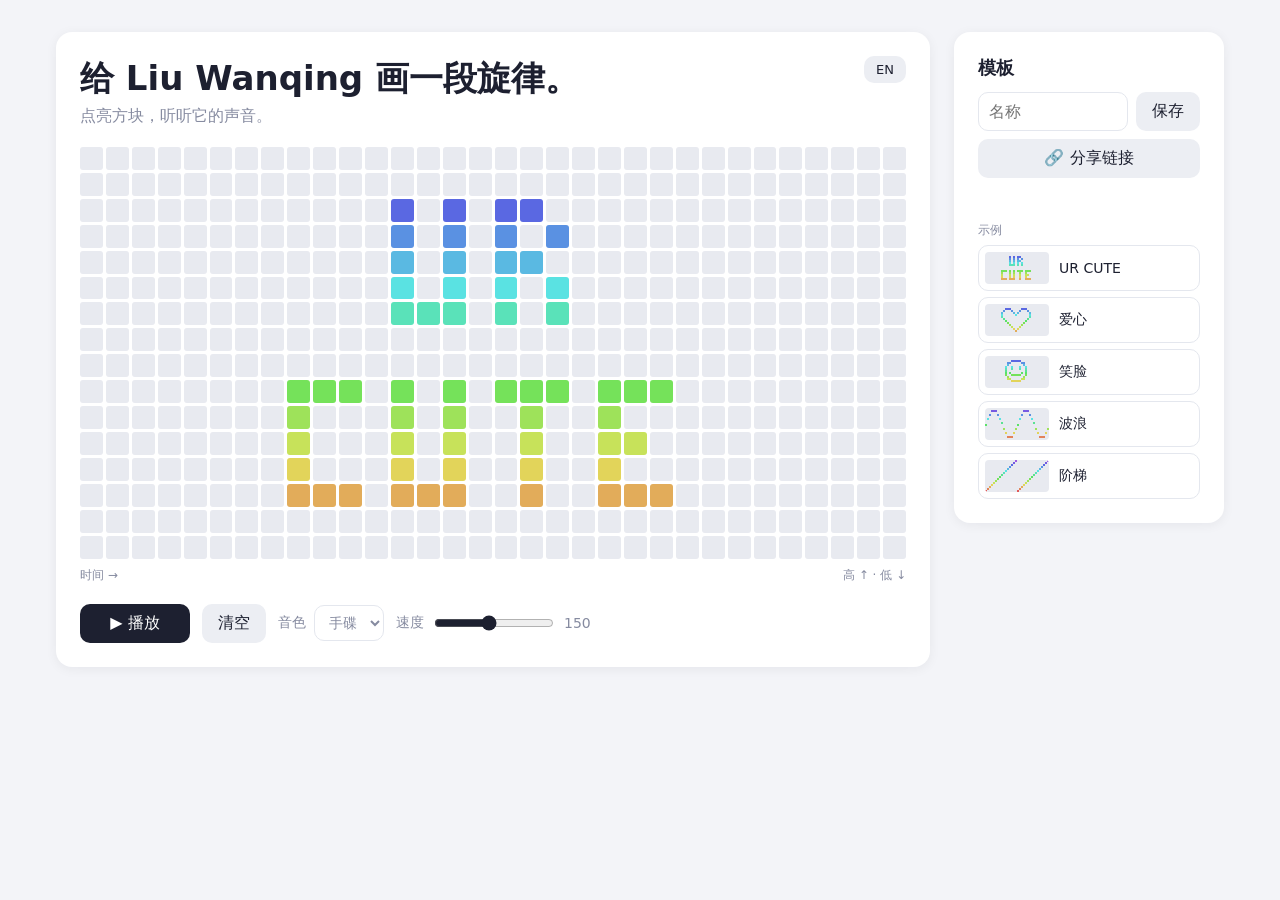
==== index.html @ d7e15a47 "Dedicate the page to Liu Wanqing Co-Authored-By: Claude Opus 5.5 <noreply@anthropic.com>" ====
<!doctype html>
<html lang="zh-CN">
<head>
  <meta charset="utf-8">
  <meta name="viewport" content="width=device-width, initial-scale=1">
  <title>给 Liu Wanqing 的旋律</title>
  <link rel="stylesheet" href="style.css">
</head>
<body>
  <main class="app">
    <section class="board">
      <div class="head">
        <h1 data-i18n="h1">给 Liu Wanqing 画一段旋律。</h1>
        <button id="lang" class="lang">EN</button>
      </div>
      <p class="sub" data-i18n="sub">点亮方块，听听它的声音。</p>
      <div id="grid" class="grid"></div>
      <div class="axis"><span data-i18n="time">时间 →</span><span data-i18n="pitch">高 ↑ · 低 ↓</span></div>
      <div class="controls">
        <button id="play" class="primary">▶ 播放</button>
        <button id="clear" data-i18n="clear">清空</button>
        <label><span data-i18n="sound">音色</span>
          <select id="sound">
            <option value="handpan" data-i18n="handpan">手碟</option>
            <option value="xylo" data-i18n="xylo">木琴</option>
          </select>
        </label>
        <label class="tempo"><span data-i18n="tempo">速度</span>
          <input id="tempo" type="range" min="60" max="260" value="150">
          <span id="bpm">150</span>
        </label>
      </div>
    </section>

    <aside class="side">
      <h2 data-i18n="templates">模板</h2>
      <div class="save">
        <input id="name" data-i18n-ph="namePh" placeholder="名称" maxlength="30">
        <button id="save" data-i18n="save">保存</button>
      </div>
      <button id="share" class="wide" data-i18n="share">🔗 分享链接</button>
      <p id="note" class="note" data-i18n="sharedNote" hidden>这里的模板是共享的：打开这个页面的人都能看到。</p>
      <p id="msg" class="msg"></p>
      <ul id="list" class="list"></ul>
    </aside>
  </main>
  <script src="app.js"></script>
</body>
</html>
---- style.css ----
/* слева сетка-холст, справа колонка шаблонов; на телефоне всё в одну колонку */
:root {
  --bg: #f3f4f8;
  --card: #ffffff;
  --fg: #1d2030;
  --muted: #868ba0;
  --border: #e4e7ee;
  --tile: #e8eaf0;
  --tile-head: #d2d7e3;
  --btn: #eceef3;
  --btn-hover: #dfe2ea;
  --primary: #1d2030;
  --primary-fg: #ffffff;
  --ok: #2a8a4a;
  --danger: #d33a3a;
  --danger-bg: #fdeaea;
  --shadow: 0 2px 12px rgba(20, 24, 40, .06);
  --font: system-ui, -apple-system, "PingFang SC", "Microsoft YaHei", "Segoe UI", sans-serif;
}
@media (prefers-color-scheme: dark) {
  :root:not([data-theme="light"]) {
    --bg: #12141b; --card: #1b1e28; --fg: #e9ebf2; --muted: #8a90a5; --border: #2a2e3a;
    --tile: #262a36; --tile-head: #363b4b; --btn: #272b37; --btn-hover: #323747;
    --primary: #e9ebf2; --primary-fg: #12141b; --ok: #5cc77f; --danger: #ff6b6b; --danger-bg: #3a1f22;
    --shadow: none; color-scheme: dark;
  }
}
:root[data-theme="dark"] {
  --bg: #12141b; --card: #1b1e28; --fg: #e9ebf2; --muted: #8a90a5; --border: #2a2e3a;
  --tile: #262a36; --tile-head: #363b4b; --btn: #272b37; --btn-hover: #323747;
  --primary: #e9ebf2; --primary-fg: #12141b; --ok: #5cc77f; --danger: #ff6b6b; --danger-bg: #3a1f22;
  --shadow: none; color-scheme: dark;
}

* { box-sizing: border-box; }
[hidden] { display: none !important; }

body {
  margin: 0;
  font-family: var(--font);
  background: var(--bg);
  color: var(--fg);
}

.app {
  display: grid;
  grid-template-columns: minmax(0, 1fr) 270px;
  align-items: start;
  gap: 24px;
  max-width: 1200px;
  margin: 0 auto;
  padding-block: 32px;
  padding-left: max(16px, env(safe-area-inset-left, 0px));
  padding-right: max(16px, env(safe-area-inset-right, 0px));
}

.board, .side {
  min-width: 0;
  background: var(--card);
  border-radius: 16px;
  padding: 24px;
  box-shadow: var(--shadow);
}

.head { display: flex; align-items: flex-start; justify-content: space-between; gap: 12px; }
h1 { font-size: 34px; font-weight: 600; margin: 0 0 4px; text-wrap: balance; }
.sub { margin: 0 0 20px; color: var(--muted); }

/* --- сетка --- */
.grid {
  display: grid;
  grid-template-columns: repeat(32, 1fr);
  gap: 3px;
  touch-action: none;
  user-select: none;
}
.cell {
  aspect-ratio: 1;
  max-width: 100%;
  border-radius: 3px;
  background: var(--tile);
  cursor: pointer;
  transition: transform .1s, filter .1s;
}
.cell.on { background: var(--c); }
.cell.head:not(.on) { background: var(--tile-head); }
.cell.on.head { transform: scale(1.3); filter: brightness(1.15); }

.axis {
  display: flex;
  justify-content: space-between;
  margin-top: 8px;
  font-size: 12px;
  color: var(--muted);
}

/* --- кнопки --- */
.controls { display: flex; flex-wrap: wrap; align-items: center; gap: 12px; margin-top: 20px; }
button, select, input { font: inherit; color: inherit; }
button {
  border: 0;
  border-radius: 10px;
  padding: 9px 16px;
  background: var(--btn);
  cursor: pointer;
}
button:hover { background: var(--btn-hover); }
button:focus-visible, select:focus-visible, input:focus-visible { outline: 2px solid var(--fg); outline-offset: 2px; }
button.primary { background: var(--primary); color: var(--primary-fg); min-width: 110px; }
button.primary:hover { background: var(--primary); filter: brightness(1.2); }
button.lang { padding: 6px 12px; font-size: 13px; }
select, .side input {
  border: 1px solid var(--border);
  border-radius: 10px;
  padding: 8px 10px;
  background: var(--card);
}
label { display: flex; align-items: center; gap: 8px; font-size: 14px; color: var(--muted); }
.tempo input { width: 120px; accent-color: var(--fg); }

/* --- шаблоны --- */
.side h2 { margin: 0 0 12px; font-size: 18px; }
.save { display: flex; gap: 8px; }
.save input { flex: 1; min-width: 0; }
.wide { width: 100%; margin-top: 8px; }
.note { margin: 10px 0 0; font-size: 13px; color: var(--muted); }
.msg { min-height: 18px; margin: 8px 0; font-size: 13px; color: var(--ok); }
.list { list-style: none; margin: 0; padding: 0; display: flex; flex-direction: column; gap: 6px; }
.list .title { margin: 10px 0 0; font-size: 12px; color: var(--muted); letter-spacing: .04em; }
.item {
  display: flex;
  align-items: center;
  gap: 10px;
  padding: 6px;
  border: 1px solid var(--border);
  border-radius: 10px;
  cursor: pointer;
}
.item:hover { background: var(--bg); }
.item canvas {
  width: 64px;
  height: 32px;
  flex-shrink: 0;
  border-radius: 4px;
  background: var(--tile);
  image-rendering: pixelated;
}
.item span { flex: 1; min-width: 0; overflow: hidden; text-overflow: ellipsis; white-space: nowrap; font-size: 14px; }
.item .del { padding: 4px 9px; background: transparent; color: var(--muted); }
.item .del:hover { background: var(--danger-bg); color: var(--danger); }

@media (max-width: 820px) {
  .app { grid-template-columns: minmax(0, 1fr); padding-block: 16px; gap: 16px; }
  .board, .side { padding: 14px; }
  .grid { gap: 1px; }
  h1 { font-size: 26px; }
}
@media (prefers-reduced-motion: reduce) {
  .cell { transition: none; }
  .cell.on.head { transform: none; }
}
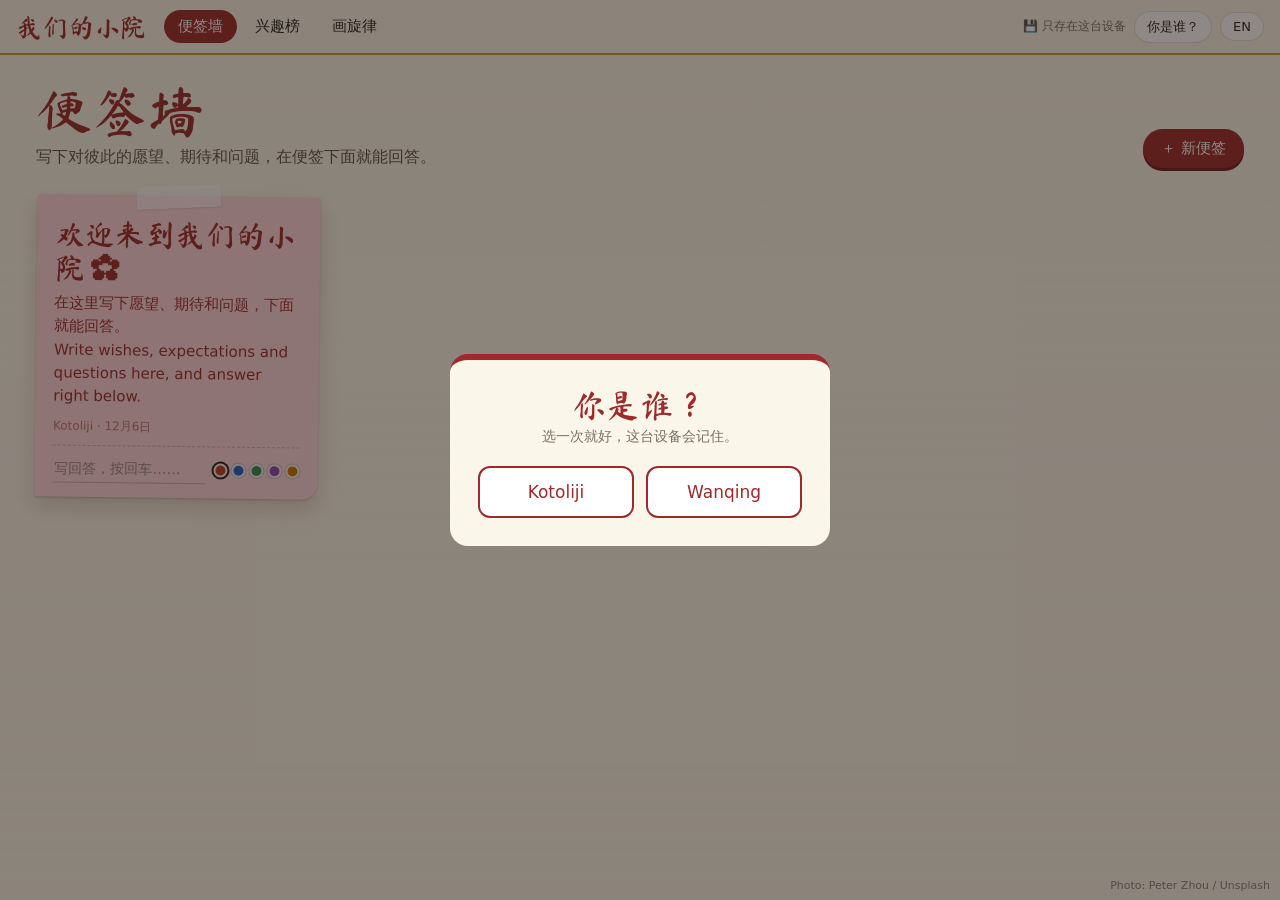
==== commit 48443d2c: "Shared nav, who-am-I picker, storage layer and notes wall Paint page moves to paint.html; index.html" ====
--- a/index.html
+++ b/index.html
@@ -3,47 +3,45 @@
 <head>
   <meta charset="utf-8">
   <meta name="viewport" content="width=device-width, initial-scale=1">
-  <title>给 Liu Wanqing 的旋律</title>
-  <link rel="stylesheet" href="style.css">
+  <title>便签墙 · 我们的小院</title>
+  <link rel="preconnect" href="https://fonts.googleapis.com">
+  <link rel="stylesheet" href="https://fonts.googleapis.com/css2?family=Ma+Shan+Zheng&display=swap">
+  <link rel="stylesheet" href="common.css">
+  <link rel="stylesheet" href="notes.css">
 </head>
-<body>
-  <main class="app">
-    <section class="board">
-      <div class="head">
-        <h1 data-i18n="h1">给 Liu Wanqing 画一段旋律。</h1>
-        <button id="lang" class="lang">EN</button>
+<body data-page="notes" class="palace">
+  <main class="wall">
+    <header class="wall-head">
+      <div>
+        <h1 data-i18n="wallTitle">便签墙</h1>
+        <p data-i18n="wallSub"></p>
       </div>
-      <p class="sub" data-i18n="sub">点亮方块，听听它的声音。</p>
-      <div id="grid" class="grid"></div>
-      <div class="axis"><span data-i18n="time">时间 →</span><span data-i18n="pitch">高 ↑ · 低 ↓</span></div>
-      <div class="controls">
-        <button id="play" class="primary">▶ 播放</button>
-        <button id="clear" data-i18n="clear">清空</button>
-        <label><span data-i18n="sound">音色</span>
-          <select id="sound">
-            <option value="handpan" data-i18n="handpan">手碟</option>
-            <option value="xylo" data-i18n="xylo">木琴</option>
-          </select>
-        </label>
-        <label class="tempo"><span data-i18n="tempo">速度</span>
-          <input id="tempo" type="range" min="60" max="260" value="150">
-          <span id="bpm">150</span>
-        </label>
+      <button id="add" class="btn-red" data-i18n="newNote">＋ 新便签</button>
+    </header>
+    <div id="notes" class="notes"></div>
+    <p id="empty" class="empty" data-i18n="emptyWall" hidden></p>
+  </main>
+
+  <div id="editor" class="modal" hidden>
+    <form id="form" class="sheet">
+      <h2 id="editHead"></h2>
+      <div id="pv" class="note preview">
+        <input id="fTitle" class="n-title" data-i18n-ph="titlePh" maxlength="60" autocomplete="off">
+        <textarea id="fBody" class="n-body" data-i18n-ph="bodyPh" rows="5" maxlength="1000"></textarea>
       </div>
-    </section>
+      <div class="row"><span data-i18n="noteColor"></span><div id="noteColors" class="swatches"></div></div>
+      <div class="row"><span data-i18n="textColor"></span><div id="textColors" class="swatches"></div></div>
+      <div class="actions">
+        <button type="button" id="cancel" class="btn-soft" data-i18n="cancel"></button>
+        <button type="submit" class="btn-red" data-i18n="save"></button>
+      </div>
+    </form>
+  </div>
 
-    <aside class="side">
-      <h2 data-i18n="templates">模板</h2>
-      <div class="save">
-        <input id="name" data-i18n-ph="namePh" placeholder="名称" maxlength="30">
-        <button id="save" data-i18n="save">保存</button>
-      </div>
-      <button id="share" class="wide" data-i18n="share">🔗 分享链接</button>
-      <p id="note" class="note" data-i18n="sharedNote" hidden>这里的模板是共享的：打开这个页面的人都能看到。</p>
-      <p id="msg" class="msg"></p>
-      <ul id="list" class="list"></ul>
-    </aside>
-  </main>
-  <script src="app.js"></script>
+  <a class="credit" href="https://unsplash.com/photos/red-and-white-temple-under-blue-sky-during-daytime-Uk19VsygF9Y" target="_blank" rel="noopener">Photo: Peter Zhou / Unsplash</a>
+
+  <script src="config.js"></script>
+  <script src="common.js"></script>
+  <script src="notes.js"></script>
 </body>
 </html>
--- a/common.css
+++ b/common.css
@@ -0,0 +1,104 @@
+/* общий «дворцовый» стиль: красный лак, золото, рисовая бумага */
+:root {
+  --ink: #2b2320;
+  --paper: #fbf6ea;
+  --palace: #9e2a2b;
+  --gold: #c9a227;
+  --line: rgba(43, 35, 32, .14);
+  --title-font: "Ma Shan Zheng", "STKaiti", "KaiTi", "Kaiti SC", serif;
+  --body-font: system-ui, -apple-system, "PingFang SC", "Microsoft YaHei", "Segoe UI", sans-serif;
+}
+
+[hidden] { display: none !important; }
+
+.topnav {
+  position: sticky;
+  top: 0;
+  z-index: 50;
+  display: flex;
+  flex-wrap: wrap;
+  align-items: center;
+  gap: 10px 18px;
+  padding-block: 10px;
+  padding-left: max(16px, env(safe-area-inset-left, 0px));
+  padding-right: max(16px, env(safe-area-inset-right, 0px));
+  background: rgba(251, 246, 234, .88);
+  backdrop-filter: blur(10px);
+  border-bottom: 2px solid var(--gold);
+  font-family: var(--body-font);
+  color: var(--ink);
+}
+.topnav .brand {
+  font-family: var(--title-font);
+  font-size: 26px;
+  color: var(--palace);
+  text-decoration: none;
+  line-height: 1;
+}
+.topnav .links { display: flex; flex-wrap: wrap; gap: 4px; flex: 1; }
+.topnav .links a {
+  padding: 7px 14px;
+  border-radius: 999px;
+  color: var(--ink);
+  text-decoration: none;
+  font-size: 15px;
+}
+.topnav .links a:hover { background: rgba(158, 42, 43, .08); }
+.topnav .links a.active { background: var(--palace); color: #fff; }
+.topnav .tools { display: flex; align-items: center; gap: 8px; }
+.topnav .sync { font-size: 12px; color: #7a6f66; }
+.topnav button {
+  font: inherit;
+  font-size: 13px;
+  min-width: 0;
+  padding: 6px 12px;
+  border: 1px solid var(--line);
+  border-radius: 999px;
+  background: #fff;
+  color: var(--ink);
+  cursor: pointer;
+}
+.topnav button:hover { background: #fff; border-color: var(--palace); }
+
+/* «кто ты?» */
+.who-modal {
+  position: fixed;
+  inset: 0;
+  z-index: 100;
+  display: grid;
+  place-items: center;
+  padding: 16px;
+  background: rgba(30, 20, 15, .5);
+  font-family: var(--body-font);
+}
+.who-card {
+  width: min(380px, 100%);
+  padding: 28px;
+  border-radius: 18px;
+  background: var(--paper);
+  color: var(--ink);
+  text-align: center;
+  border-top: 6px solid var(--palace);
+}
+.who-card h2 { margin: 0 0 6px; font-family: var(--title-font); font-weight: 400; font-size: 34px; color: var(--palace); }
+.who-card p { margin: 0 0 20px; color: #7a6f66; font-size: 14px; }
+.who-btns { display: flex; gap: 12px; justify-content: center; }
+.who-btns button {
+  flex: 1;
+  padding: 14px 10px;
+  border: 2px solid var(--palace);
+  border-radius: 12px;
+  background: #fff;
+  color: var(--palace);
+  font: inherit;
+  font-size: 17px;
+  cursor: pointer;
+}
+.who-btns button:hover, .who-btns button.on { background: var(--palace); color: #fff; }
+
+@media (max-width: 560px) {
+  .topnav .brand { font-size: 22px; }
+  .topnav .links { order: 3; flex-basis: 100%; }
+  .topnav .tools { margin-left: auto; }
+  .topnav .sync { display: none; }
+}
--- a/notes.css
+++ b/notes.css
@@ -0,0 +1,237 @@
+/* фон: фото дворца под полупрозрачной «рисовой бумагой», сверху сетка листочков */
+* { box-sizing: border-box; }
+
+body.palace {
+  margin: 0;
+  min-height: 100vh;
+  font-family: var(--body-font);
+  color: var(--ink);
+  background: var(--paper);
+}
+body.palace::before {
+  content: "";
+  position: fixed;
+  inset: 0;
+  z-index: -2;
+  background: url("https://images.unsplash.com/photo-1590301729964-23833732ee04?auto=format&fit=crop&w=1920&q=70") center / cover;
+}
+body.palace::after {
+  content: "";
+  position: fixed;
+  inset: 0;
+  z-index: -1;
+  background: linear-gradient(rgba(251, 246, 234, .78), rgba(251, 246, 234, .6));
+}
+
+button { font: inherit; cursor: pointer; }
+.btn-red {
+  padding: 10px 18px;
+  border: 0;
+  border-radius: 999px;
+  background: var(--palace);
+  color: #fff;
+  font-size: 15px;
+  box-shadow: 0 3px 0 #6e1c1d;
+}
+.btn-red:hover { filter: brightness(1.08); }
+.btn-red:active { transform: translateY(2px); box-shadow: 0 1px 0 #6e1c1d; }
+.btn-soft { padding: 10px 18px; border: 1px solid var(--line); border-radius: 999px; background: #fff; color: var(--ink); }
+button:focus-visible, input:focus-visible, textarea:focus-visible { outline: 2px solid var(--palace); outline-offset: 2px; }
+
+.wall {
+  max-width: 1240px;
+  margin: 0 auto;
+  padding-block: 28px 60px;
+  padding-left: max(16px, env(safe-area-inset-left, 0px));
+  padding-right: max(16px, env(safe-area-inset-right, 0px));
+}
+.wall-head {
+  display: flex;
+  flex-wrap: wrap;
+  align-items: flex-end;
+  justify-content: space-between;
+  gap: 16px;
+  margin-bottom: 28px;
+}
+.wall-head h1 {
+  margin: 0;
+  font-family: var(--title-font);
+  font-weight: 400;
+  font-size: 56px;
+  line-height: 1;
+  color: var(--palace);
+  text-wrap: balance;
+}
+.wall-head p { margin: 8px 0 0; max-width: 60ch; color: #5d524b; }
+.empty { text-align: center; color: #5d524b; padding: 40px 0; }
+
+/* --- листочки --- */
+.notes {
+  display: grid;
+  grid-template-columns: repeat(auto-fill, minmax(260px, 1fr));
+  gap: 26px;
+  align-items: start;
+}
+.note {
+  --nc: #fff3a8;
+  --tc: #2b2320;
+  position: relative;
+  min-width: 0;
+  padding: 22px 18px 14px;
+  border-radius: 3px 3px 16px 3px;
+  background: var(--nc);
+  color: var(--tc);
+  box-shadow: 0 10px 22px rgba(60, 30, 20, .18), 0 1px 2px rgba(60, 30, 20, .2);
+  transform: rotate(var(--tilt, 0deg));
+  transition: transform .2s;
+}
+.note::before { /* кусочек скотча */
+  content: "";
+  position: absolute;
+  top: -10px;
+  left: 50%;
+  width: 84px;
+  height: 22px;
+  translate: -50% 0;
+  rotate: -3deg;
+  background: rgba(255, 255, 255, .55);
+  box-shadow: 0 1px 2px rgba(0, 0, 0, .1);
+}
+.notes .note:hover { transform: rotate(0deg) translateY(-3px); z-index: 2; }
+
+.n-title {
+  margin: 0 0 6px;
+  font-family: var(--title-font);
+  font-weight: 400;
+  font-size: 30px;
+  line-height: 1.15;
+  overflow-wrap: anywhere;
+}
+.n-body {
+  margin: 0 0 10px;
+  font-size: 15px;
+  line-height: 1.55;
+  white-space: pre-wrap;
+  overflow-wrap: anywhere;
+}
+.n-meta { font-size: 12px; opacity: .6; }
+
+.n-tools { position: absolute; top: 6px; right: 6px; display: flex; gap: 2px; opacity: 0; transition: opacity .15s; }
+.note:hover .n-tools, .note:focus-within .n-tools { opacity: 1; }
+.n-tools button, .a-del {
+  padding: 2px 7px;
+  border: 0;
+  border-radius: 6px;
+  background: transparent;
+  color: inherit;
+  opacity: .55;
+}
+.n-tools button:hover, .a-del:hover { opacity: 1; background: rgba(0, 0, 0, .08); }
+
+.answers {
+  list-style: none;
+  margin: 12px 0 0;
+  padding: 10px 0 0;
+  border-top: 1px dashed rgba(0, 0, 0, .2);
+  display: flex;
+  flex-direction: column;
+  gap: 6px;
+  font-size: 14px;
+  line-height: 1.45;
+}
+.answers li { overflow-wrap: anywhere; }
+.answers .a-del { font-size: 11px; opacity: 0; }
+.answers li:hover .a-del { opacity: .55; }
+
+.reply {
+  display: flex;
+  align-items: center;
+  gap: 8px;
+  margin-top: 10px;
+  padding-top: 8px;
+  border-top: 1px dashed rgba(0, 0, 0, .2);
+}
+.reply input {
+  flex: 1;
+  min-width: 0;
+  padding: 6px 2px;
+  border: 0;
+  border-bottom: 1px solid rgba(0, 0, 0, .2);
+  background: transparent;
+  font: inherit;
+  font-size: 14px;
+}
+.reply input::placeholder { color: rgba(0, 0, 0, .4); }
+.dots { display: flex; gap: 4px; }
+.dot {
+  width: 14px;
+  height: 14px;
+  padding: 0;
+  border: 2px solid rgba(255, 255, 255, .9);
+  border-radius: 50%;
+  box-shadow: 0 0 0 1px rgba(0, 0, 0, .15);
+}
+.dot.on { box-shadow: 0 0 0 2px var(--ink); }
+
+/* --- окно создания листочка --- */
+.modal {
+  position: fixed;
+  inset: 0;
+  z-index: 80;
+  display: grid;
+  place-items: center;
+  padding: 16px;
+  overflow-y: auto;
+  background: rgba(30, 20, 15, .5);
+}
+.sheet {
+  width: min(460px, 100%);
+  padding: 24px;
+  border-radius: 18px;
+  background: var(--paper);
+  display: flex;
+  flex-direction: column;
+  gap: 16px;
+}
+.sheet h2 { margin: 0; font-family: var(--title-font); font-weight: 400; font-size: 30px; color: var(--palace); }
+.preview { transform: none; }
+.preview input, .preview textarea {
+  display: block;
+  width: 100%;
+  padding: 0;
+  border: 0;
+  background: transparent;
+  color: inherit;
+  resize: vertical;
+}
+.preview input::placeholder, .preview textarea::placeholder { color: inherit; opacity: .4; }
+.row { display: flex; flex-wrap: wrap; align-items: center; justify-content: space-between; gap: 10px; font-size: 14px; color: #5d524b; }
+.swatches { display: flex; flex-wrap: wrap; gap: 8px; }
+.swatch {
+  width: 30px;
+  height: 30px;
+  padding: 0;
+  border: 2px solid #fff;
+  border-radius: 50%;
+  box-shadow: 0 0 0 1px var(--line);
+}
+.swatch.on { box-shadow: 0 0 0 3px var(--palace); }
+.actions { display: flex; justify-content: flex-end; gap: 10px; }
+
+.credit {
+  position: fixed;
+  right: max(10px, env(safe-area-inset-right, 0px));
+  bottom: max(8px, env(safe-area-inset-bottom, 0px));
+  font-size: 11px;
+  color: rgba(43, 35, 32, .55);
+  text-decoration: none;
+}
+
+@media (max-width: 560px) {
+  .wall-head h1 { font-size: 44px; }
+  .notes { grid-template-columns: minmax(0, 1fr); }
+  .n-tools { opacity: 1; }
+}
+@media (prefers-reduced-motion: reduce) {
+  .note, .n-tools { transition: none; }
+}
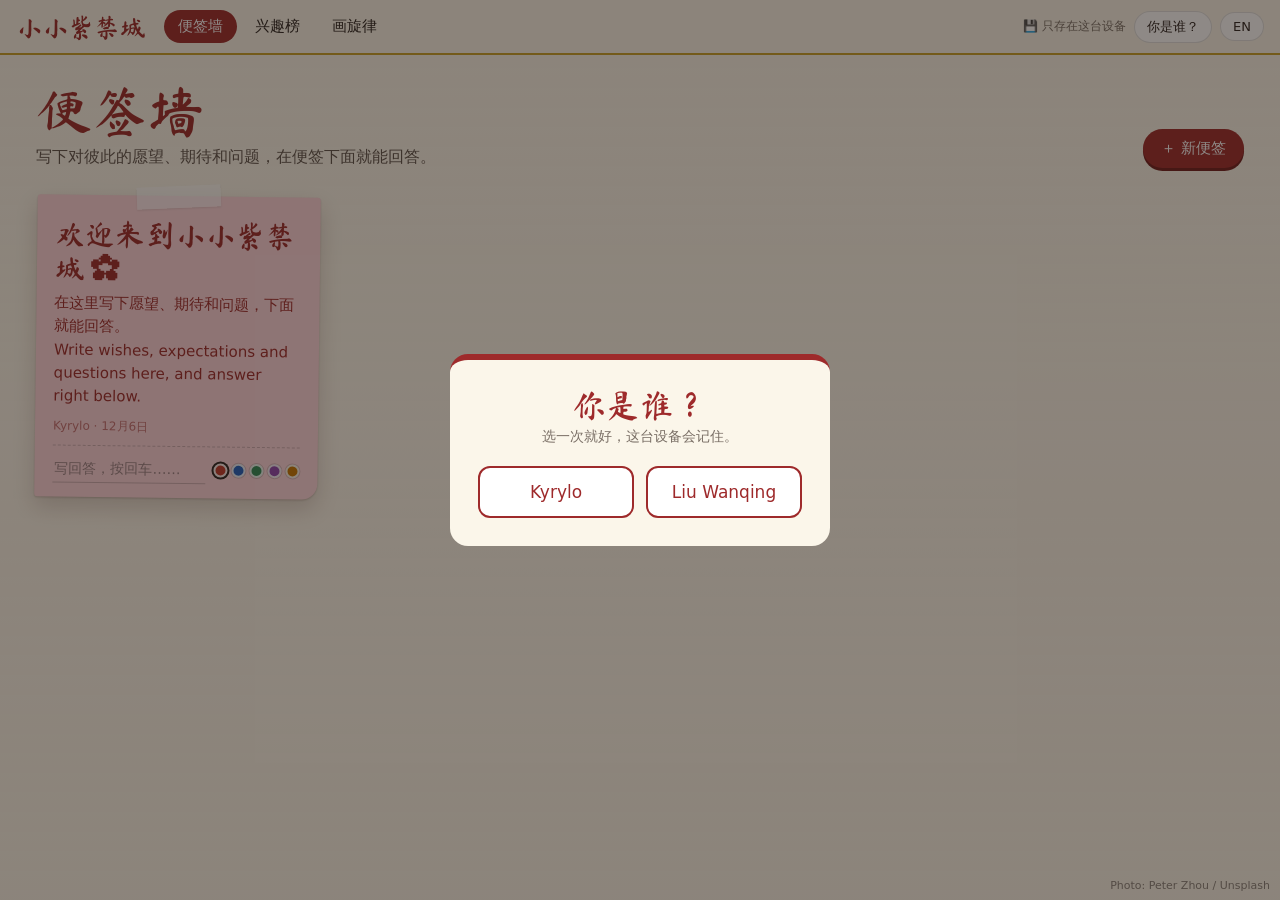
==== commit a6b8777d: "Rename site to 小小紫禁城 / Our Little Palace Co-Authored-By: Claude Opus 5.5 <noreply@anthropic.com>" ====
--- a/index.html
+++ b/index.html
@@ -3,7 +3,7 @@
 <head>
   <meta charset="utf-8">
   <meta name="viewport" content="width=device-width, initial-scale=1">
-  <title>便签墙 · 我们的小院</title>
+  <title>便签墙 · 小小紫禁城</title>
   <link rel="preconnect" href="https://fonts.googleapis.com">
   <link rel="stylesheet" href="https://fonts.googleapis.com/css2?family=Ma+Shan+Zheng&display=swap">
   <link rel="stylesheet" href="common.css">
--- a/common.css
+++ b/common.css
@@ -102,3 +102,63 @@
   .topnav .tools { margin-left: auto; }
   .topnav .sync { display: none; }
 }
+
+/* --- фон «дворец», кнопки, окна: для страниц с body.palace --- */
+* { box-sizing: border-box; }
+
+body.palace {
+  margin: 0;
+  min-height: 100vh;
+  font-family: var(--body-font);
+  color: var(--ink);
+  background: var(--paper);
+}
+body.palace::before {
+  content: "";
+  position: fixed;
+  inset: 0;
+  z-index: -2;
+  background: url("https://images.unsplash.com/photo-1590301729964-23833732ee04?auto=format&fit=crop&w=1920&q=70") center / cover;
+}
+body.palace::after {
+  content: "";
+  position: fixed;
+  inset: 0;
+  z-index: -1;
+  background: linear-gradient(rgba(251, 246, 234, .78), rgba(251, 246, 234, .6));
+}
+
+button { font: inherit; cursor: pointer; }
+.btn-red {
+  padding: 10px 18px;
+  border: 0;
+  border-radius: 999px;
+  background: var(--palace);
+  color: #fff;
+  font-size: 15px;
+  box-shadow: 0 3px 0 #6e1c1d;
+}
+.btn-red:hover { filter: brightness(1.08); }
+.btn-red:active { transform: translateY(2px); box-shadow: 0 1px 0 #6e1c1d; }
+.btn-soft { padding: 10px 18px; border: 1px solid var(--line); border-radius: 999px; background: #fff; color: var(--ink); }
+button:focus-visible, input:focus-visible, textarea:focus-visible { outline: 2px solid var(--palace); outline-offset: 2px; }
+
+.modal {
+  position: fixed;
+  inset: 0;
+  z-index: 80;
+  display: grid;
+  place-items: center;
+  padding: 16px;
+  overflow-y: auto;
+  background: rgba(30, 20, 15, .5);
+}
+.credit {
+  position: fixed;
+  right: max(10px, env(safe-area-inset-right, 0px));
+  bottom: max(8px, env(safe-area-inset-bottom, 0px));
+  font-size: 11px;
+  color: rgba(43, 35, 32, .55);
+  text-decoration: none;
+}
+
--- a/notes.css
+++ b/notes.css
@@ -1,43 +1,4 @@
-/* фон: фото дворца под полупрозрачной «рисовой бумагой», сверху сетка листочков */
-* { box-sizing: border-box; }
-
-body.palace {
-  margin: 0;
-  min-height: 100vh;
-  font-family: var(--body-font);
-  color: var(--ink);
-  background: var(--paper);
-}
-body.palace::before {
-  content: "";
-  position: fixed;
-  inset: 0;
-  z-index: -2;
-  background: url("https://images.unsplash.com/photo-1590301729964-23833732ee04?auto=format&fit=crop&w=1920&q=70") center / cover;
-}
-body.palace::after {
-  content: "";
-  position: fixed;
-  inset: 0;
-  z-index: -1;
-  background: linear-gradient(rgba(251, 246, 234, .78), rgba(251, 246, 234, .6));
-}
-
-button { font: inherit; cursor: pointer; }
-.btn-red {
-  padding: 10px 18px;
-  border: 0;
-  border-radius: 999px;
-  background: var(--palace);
-  color: #fff;
-  font-size: 15px;
-  box-shadow: 0 3px 0 #6e1c1d;
-}
-.btn-red:hover { filter: brightness(1.08); }
-.btn-red:active { transform: translateY(2px); box-shadow: 0 1px 0 #6e1c1d; }
-.btn-soft { padding: 10px 18px; border: 1px solid var(--line); border-radius: 999px; background: #fff; color: var(--ink); }
-button:focus-visible, input:focus-visible, textarea:focus-visible { outline: 2px solid var(--palace); outline-offset: 2px; }
-
+/* стена: сетка листочков поверх фото дворца (фон и кнопки — в common.css) */
 .wall {
   max-width: 1240px;
   margin: 0 auto;
@@ -174,16 +135,6 @@
 .dot.on { box-shadow: 0 0 0 2px var(--ink); }
 
 /* --- окно создания листочка --- */
-.modal {
-  position: fixed;
-  inset: 0;
-  z-index: 80;
-  display: grid;
-  place-items: center;
-  padding: 16px;
-  overflow-y: auto;
-  background: rgba(30, 20, 15, .5);
-}
 .sheet {
   width: min(460px, 100%);
   padding: 24px;
@@ -218,15 +169,6 @@
 .swatch.on { box-shadow: 0 0 0 3px var(--palace); }
 .actions { display: flex; justify-content: flex-end; gap: 10px; }
 
-.credit {
-  position: fixed;
-  right: max(10px, env(safe-area-inset-right, 0px));
-  bottom: max(8px, env(safe-area-inset-bottom, 0px));
-  font-size: 11px;
-  color: rgba(43, 35, 32, .55);
-  text-decoration: none;
-}
-
 @media (max-width: 560px) {
   .wall-head h1 { font-size: 44px; }
   .notes { grid-template-columns: minmax(0, 1fr); }
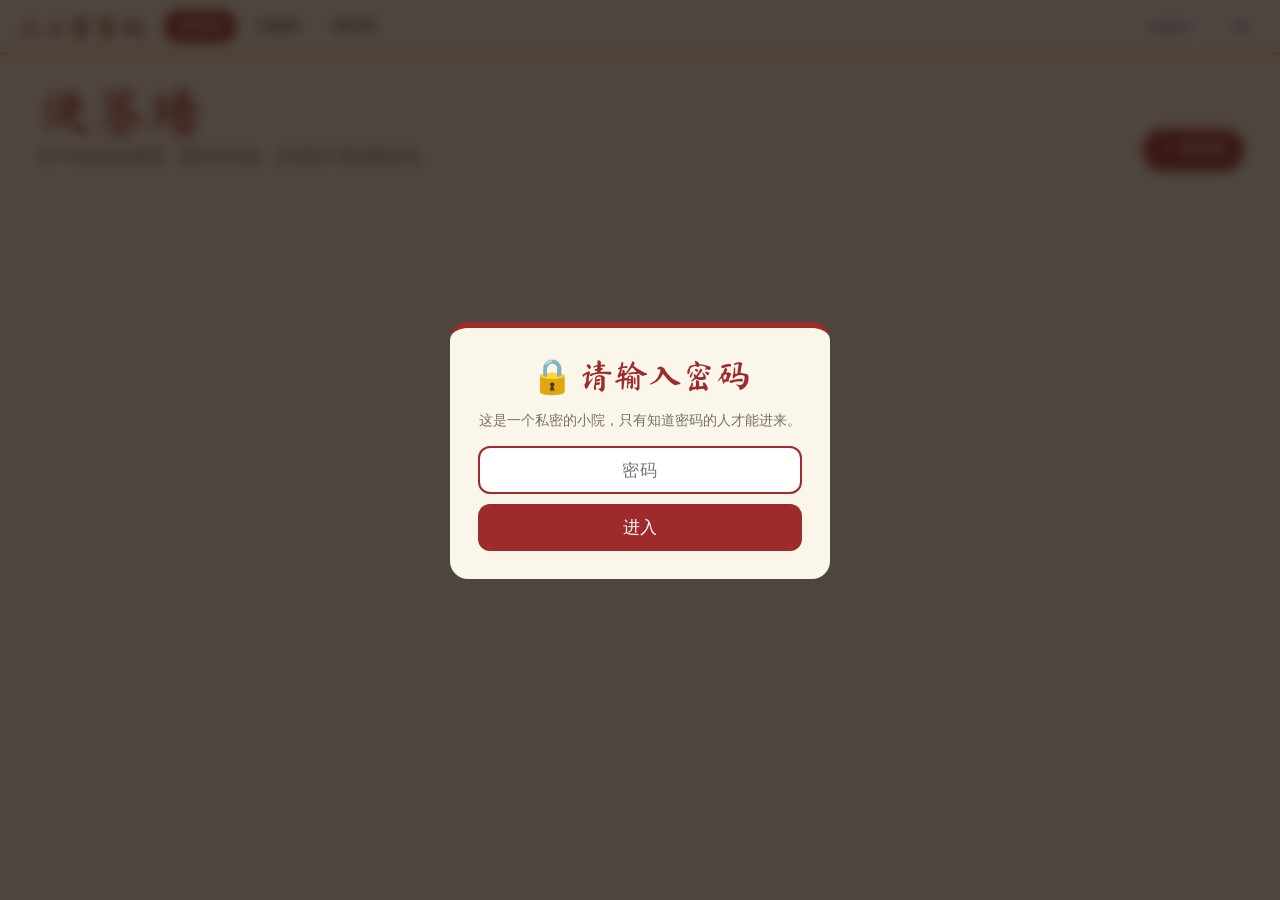
==== commit c7c576e2: "Private background photos: stored in the password-protected space, uploaded from the site No photos " ====
--- a/index.html
+++ b/index.html
@@ -38,7 +38,6 @@
     </form>
   </div>
 
-  <a class="credit" href="https://unsplash.com/photos/red-and-white-temple-under-blue-sky-during-daytime-Uk19VsygF9Y" target="_blank" rel="noopener">Photo: Peter Zhou / Unsplash</a>
 
   <script src="config.js"></script>
   <script src="common.js"></script>
--- a/common.css
+++ b/common.css
@@ -95,6 +95,45 @@
   cursor: pointer;
 }
 .who-btns button:hover, .who-btns button.on { background: var(--palace); color: #fff; }
+.logout {
+  margin-top: 16px;
+  padding: 4px 8px;
+  border: 0;
+  background: transparent;
+  color: #7a6f66;
+  font: inherit;
+  font-size: 13px;
+  text-decoration: underline;
+  cursor: pointer;
+}
+
+/* вход по паролю */
+.gate { background: rgba(30, 20, 15, .78); backdrop-filter: blur(6px); }
+.gate .who-card { display: flex; flex-direction: column; gap: 10px; }
+.gate .who-card p { margin: 0 0 6px; }
+.gate-input {
+  padding: 12px 14px;
+  border: 2px solid var(--line);
+  border-radius: 12px;
+  background: #fff;
+  color: var(--ink);
+  font: inherit;
+  font-size: 17px;
+  text-align: center;
+  letter-spacing: .08em;
+}
+.gate-input:focus { outline: none; border-color: var(--palace); }
+.gate .gate-msg { color: var(--palace); font-size: 14px; }
+.gate-btn {
+  padding: 12px;
+  border: 0;
+  border-radius: 12px;
+  background: var(--palace);
+  color: #fff;
+  font: inherit;
+  font-size: 17px;
+  cursor: pointer;
+}
 
 @media (max-width: 560px) {
   .topnav .brand { font-size: 22px; }
@@ -113,13 +152,34 @@
   color: var(--ink);
   background: var(--paper);
 }
-body.palace::before {
-  content: "";
+/* фон — коллаж из наших фото; common.js добавляет его только после входа по паролю */
+.bg-collage {
   position: fixed;
   inset: 0;
   z-index: -2;
-  background: url("https://images.unsplash.com/photo-1590301729964-23833732ee04?auto=format&fit=crop&w=1920&q=70") center / cover;
-}
+  display: grid;
+  grid-template-columns: repeat(2, 1fr);
+  grid-auto-rows: 1fr;
+  background: var(--paper);
+}
+.bg-collage[data-n="1"] { grid-template-columns: 1fr; }
+.bg-collage[data-n="3"] img:last-child { grid-column: span 2; }
+.bg-collage img { width: 100%; height: 100%; min-height: 0; object-fit: cover; object-position: center 33%; }
+@media (max-width: 760px) {
+  .bg-collage { grid-template-columns: 1fr; }
+  .bg-collage[data-n="3"] img:last-child { grid-column: auto; }
+}
+.photos-btn {
+  display: block;
+  margin-top: 16px;
+  padding: 10px;
+  border: 1px dashed var(--palace);
+  border-radius: 12px;
+  color: var(--palace);
+  font-size: 14px;
+  cursor: pointer;
+}
+.photos-btn:hover { background: rgba(158, 42, 43, .06); }
 body.palace::after {
   content: "";
   position: fixed;
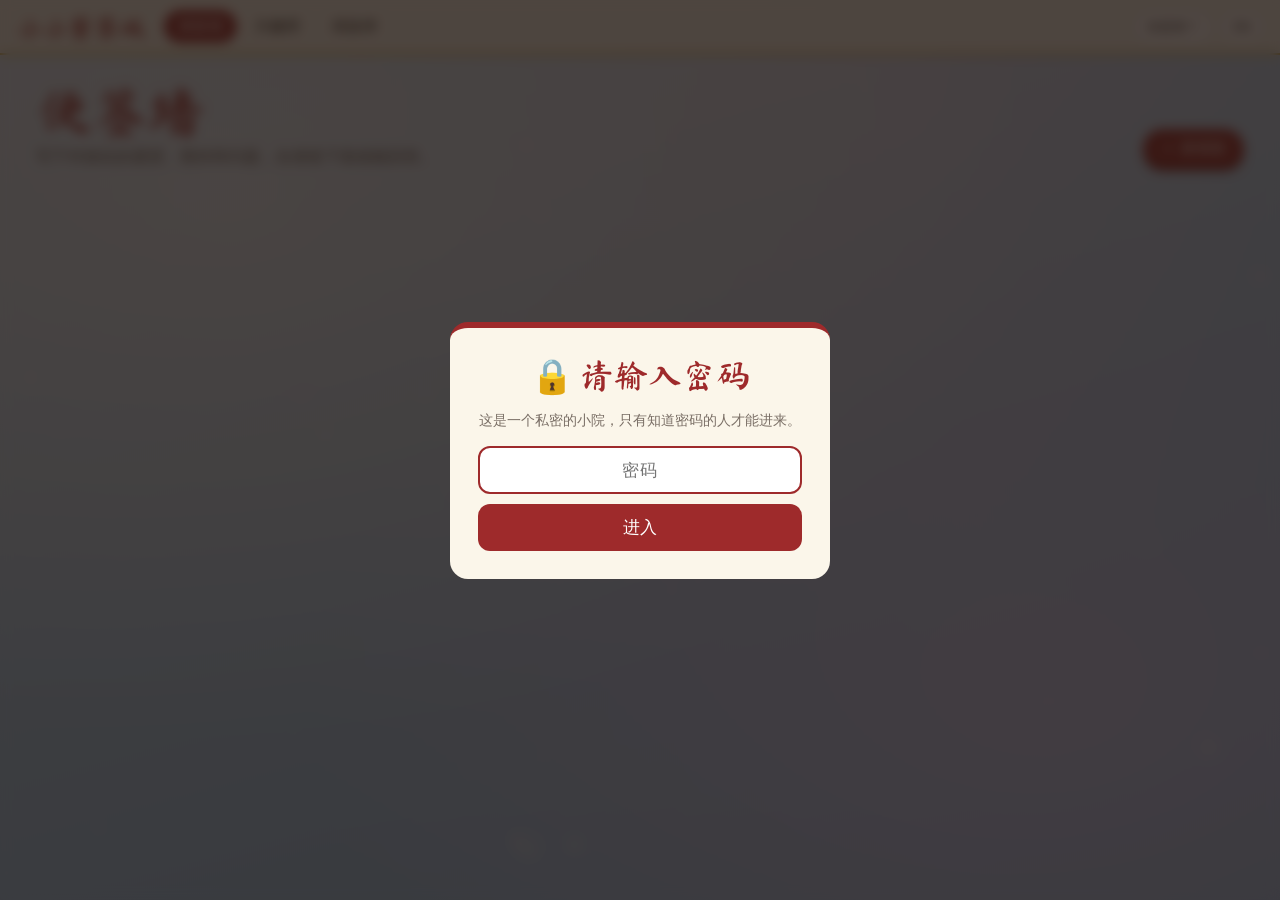
==== commit e421f52e: "Dreamy background: floating depth particles, photos in pairs, photo manager Photos stand in pairs (1" ====
--- a/index.html
+++ b/index.html
@@ -41,6 +41,7 @@
 
   <script src="config.js"></script>
   <script src="common.js"></script>
+  <script src="bg.js"></script>
   <script src="notes.js"></script>
 </body>
 </html>
--- a/common.css
+++ b/common.css
@@ -150,27 +150,91 @@
   min-height: 100vh;
   font-family: var(--body-font);
   color: var(--ink);
+  background:
+    radial-gradient(ellipse at 18% 22%, rgba(255, 255, 255, .55), transparent 55%),
+    radial-gradient(ellipse at 82% 78%, rgba(226, 210, 255, .55), transparent 50%),
+    radial-gradient(ellipse at 70% 10%, rgba(255, 222, 238, .35), transparent 45%),
+    linear-gradient(165deg, #cfe7fb 0%, #a9d2f2 55%, #8fc0ea 100%) fixed;
+}
+
+/* фон: частицы (canvas) и наши фото парами — их рисует bg.js, фото только после входа по паролю */
+.bg-particles { position: fixed; inset: 0; width: 100%; height: 100%; z-index: -2; pointer-events: none; }
+.bg-collage { position: fixed; inset: 0; z-index: -1; overflow: hidden; pointer-events: none; }
+.bg-collage figure {
+  position: absolute;
+  margin: 0;
+  background: #fff;
+  box-shadow: 0 14px 30px rgba(20, 60, 110, .22);
+  rotate: var(--r, 0deg);
+  animation: bob 11s ease-in-out infinite alternate;
+}
+.bg-collage figure::before { /* скотч */
+  content: "";
+  position: absolute;
+  top: -8%;
+  left: 50%;
+  width: 34%;
+  height: 9%;
+  translate: -50% 0;
+  background: rgba(255, 255, 255, .6);
+  box-shadow: 0 1px 2px rgba(0, 0, 0, .1);
+}
+.bg-collage img { display: block; width: 100%; aspect-ratio: 4 / 5; object-fit: cover; object-position: center 30%; }
+@keyframes bob { to { translate: 0 -9px; } }
+@media (prefers-reduced-motion: reduce) { .bg-collage figure { animation: none; } }
+
+/* окно «наши фото» */
+.mgr-card {
+  width: min(560px, 100%);
+  max-height: calc(100vh - 32px);
+  overflow-y: auto;
+  padding: 24px;
+  border-radius: 18px;
   background: var(--paper);
-}
-/* фон — коллаж из наших фото; common.js добавляет его только после входа по паролю */
-.bg-collage {
-  position: fixed;
-  inset: 0;
-  z-index: -2;
-  display: grid;
-  grid-template-columns: repeat(2, 1fr);
-  grid-auto-rows: 1fr;
-  background: var(--paper);
-}
-.bg-collage[data-n="1"] { grid-template-columns: 1fr; }
-.bg-collage[data-n="3"] img:last-child { grid-column: span 2; }
-.bg-collage img { width: 100%; height: 100%; min-height: 0; object-fit: cover; object-position: center 33%; }
-@media (max-width: 760px) {
-  .bg-collage { grid-template-columns: 1fr; }
-  .bg-collage[data-n="3"] img:last-child { grid-column: auto; }
-}
+  display: flex;
+  flex-direction: column;
+  gap: 14px;
+}
+.mgr-card h2 { margin: 0; font-family: var(--title-font); font-weight: 400; font-size: 32px; color: var(--palace); }
+.mgr-hint { margin: 0; font-size: 14px; color: #5d524b; }
+.thumbs { display: grid; grid-template-columns: repeat(auto-fill, minmax(150px, 1fr)); gap: 12px; }
+.pair { display: grid; grid-template-columns: 1fr 1fr; gap: 6px; padding: 6px; border-radius: 12px; background: rgba(158, 42, 43, .07); }
+.thumb { position: relative; }
+.thumb img { display: block; width: 100%; aspect-ratio: 4 / 5; object-fit: cover; border-radius: 8px; }
+.thumb .n {
+  position: absolute;
+  top: 4px;
+  left: 4px;
+  min-width: 20px;
+  padding: 1px 6px;
+  border-radius: 999px;
+  background: rgba(0, 0, 0, .55);
+  color: #fff;
+  font-size: 12px;
+  text-align: center;
+}
+.thumb-tools { position: absolute; right: 4px; bottom: 4px; display: flex; gap: 3px; }
+.thumb-tools button {
+  width: 26px;
+  height: 26px;
+  padding: 0;
+  border: 0;
+  border-radius: 50%;
+  background: rgba(255, 255, 255, .92);
+  color: var(--ink);
+  font-size: 12px;
+  cursor: pointer;
+}
+.thumb-tools button:hover { background: #fff; color: var(--palace); }
+.mgr-empty { grid-column: 1 / -1; margin: 10px 0; color: #5d524b; }
+.mgr-busy { margin: 0; color: var(--palace); font-size: 14px; }
+.mgr-actions { display: flex; justify-content: flex-end; gap: 10px; }
+.mgr-add { cursor: pointer; }
 .photos-btn {
   display: block;
+  width: 100%;
+  background: transparent;
+  font: inherit;
   margin-top: 16px;
   padding: 10px;
   border: 1px dashed var(--palace);
@@ -180,14 +244,6 @@
   cursor: pointer;
 }
 .photos-btn:hover { background: rgba(158, 42, 43, .06); }
-body.palace::after {
-  content: "";
-  position: fixed;
-  inset: 0;
-  z-index: -1;
-  background: linear-gradient(rgba(251, 246, 234, .78), rgba(251, 246, 234, .6));
-}
-
 button { font: inherit; cursor: pointer; }
 .btn-red {
   padding: 10px 18px;
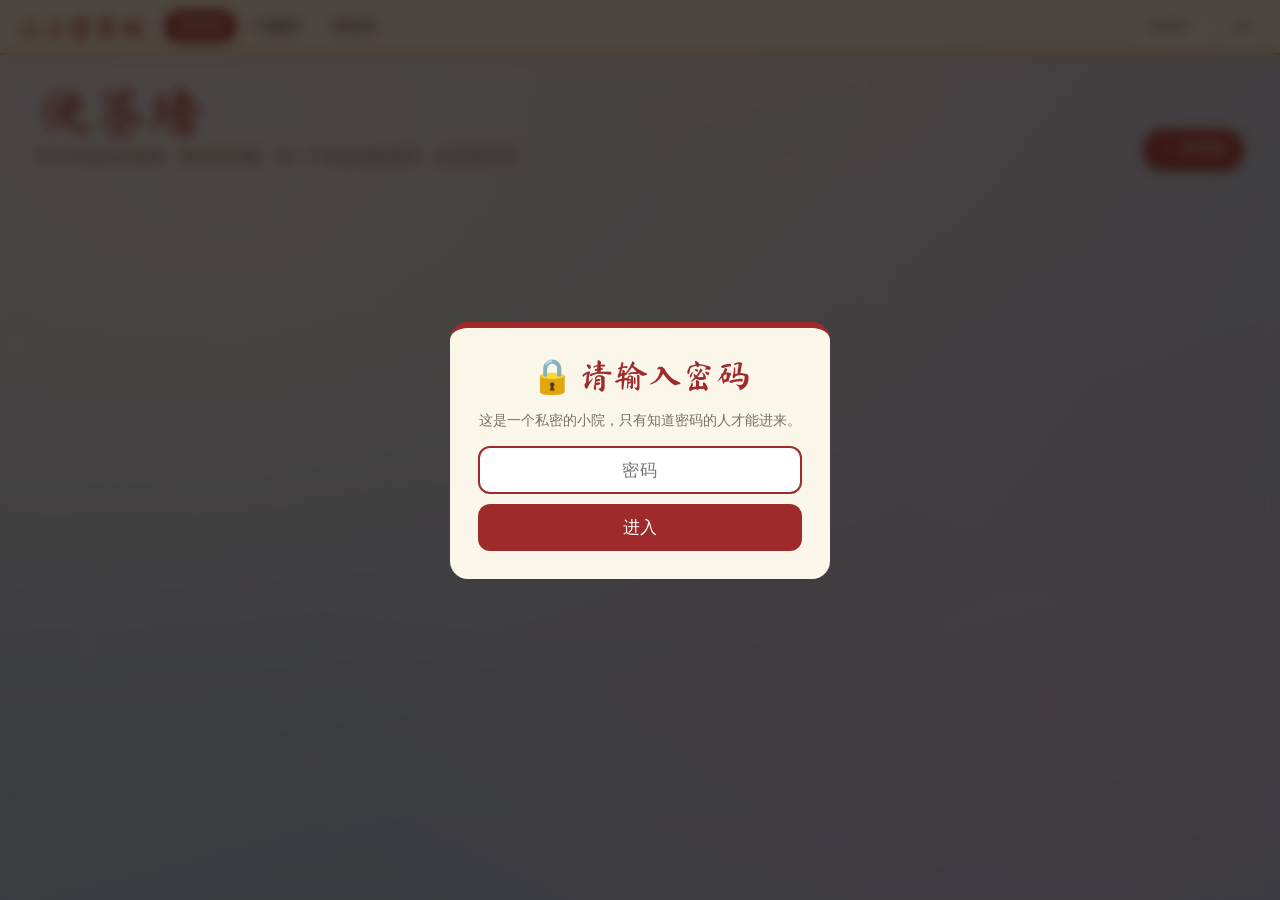
==== commit a5acfa2e: "Notes: same-size cards on the wall, open a note fullscreen, 10000-char answers Co-Authored-By: Claud" ====
--- a/index.html
+++ b/index.html
@@ -26,8 +26,8 @@
     <form id="form" class="sheet">
       <h2 id="editHead"></h2>
       <div id="pv" class="note preview">
-        <input id="fTitle" class="n-title" data-i18n-ph="titlePh" maxlength="60" autocomplete="off">
-        <textarea id="fBody" class="n-body" data-i18n-ph="bodyPh" rows="5" maxlength="1000"></textarea>
+        <input id="fTitle" class="n-title" data-i18n-ph="titlePh" maxlength="120" autocomplete="off">
+        <textarea id="fBody" class="n-body" data-i18n-ph="bodyPh" rows="5" maxlength="10000"></textarea>
       </div>
       <div class="row"><span data-i18n="noteColor"></span><div id="noteColors" class="swatches"></div></div>
       <div class="row"><span data-i18n="textColor"></span><div id="textColors" class="swatches"></div></div>
--- a/notes.css
+++ b/notes.css
@@ -100,29 +100,108 @@
   font-size: 14px;
   line-height: 1.45;
 }
-.answers li { overflow-wrap: anywhere; }
+.answers li { overflow-wrap: anywhere; white-space: pre-wrap; }
 .answers .a-del { font-size: 11px; opacity: 0; }
 .answers li:hover .a-del { opacity: .55; }
 
-.reply {
-  display: flex;
-  align-items: center;
-  gap: 8px;
-  margin-top: 10px;
+/* --- на стене все листочки одного размера: длинный текст плавно обрезается --- */
+.notes .note {
+  height: 320px;
+  display: flex;
+  flex-direction: column;
+  overflow: hidden;
+  cursor: pointer;
+}
+.notes .n-title {
+  flex-shrink: 0;
+  display: -webkit-box;
+  -webkit-line-clamp: 2;
+  -webkit-box-orient: vertical;
+  overflow: hidden;
+}
+.notes .n-body {
+  flex: 1 1 auto;
+  min-height: 0;
+  overflow: hidden;
+  -webkit-mask-image: linear-gradient(#000 60%, transparent);
+  mask-image: linear-gradient(#000 60%, transparent);
+}
+.notes .n-meta { flex-shrink: 0; }
+.n-last {
+  flex-shrink: 0;
+  margin: 8px 0 0;
   padding-top: 8px;
   border-top: 1px dashed rgba(0, 0, 0, .2);
-}
-.reply input {
-  flex: 1;
-  min-width: 0;
-  padding: 6px 2px;
+  font-size: 14px;
+  line-height: 1.45;
+  overflow-wrap: anywhere;
+  display: -webkit-box;
+  -webkit-line-clamp: 2;
+  -webkit-box-orient: vertical;
+  overflow: hidden;
+}
+.n-foot {
+  flex-shrink: 0;
+  display: flex;
+  justify-content: space-between;
+  gap: 8px;
+  margin-top: auto;
+  padding-top: 10px;
+  font-size: 13px;
+  opacity: .7;
+}
+.notes .note:hover .n-open, .notes .note:focus-visible .n-open { text-decoration: underline; opacity: 1; }
+.notes .note:focus-visible { outline: 3px solid var(--palace); outline-offset: 3px; }
+
+/* --- раскрытый листочек: на весь экран, без ограничений по тексту --- */
+body.no-scroll { overflow: hidden; }
+.viewer { z-index: 70; place-items: start center; padding-block: 6vh; }
+.note.big {
+  width: min(820px, 100%);
+  padding: 40px 34px 26px;
+  transform: none;
+  cursor: auto;
+}
+.note.big .n-title { margin-right: 90px; font-size: 46px; }
+.note.big .n-body { font-size: 17px; line-height: 1.65; }
+.note.big .answers { font-size: 16px; gap: 10px; }
+.note.big .answers .a-del { opacity: .4; }
+.v-bar { position: absolute; top: 12px; right: 12px; display: flex; align-items: center; gap: 4px; }
+.note.big .n-tools { position: static; opacity: 1; }
+.v-close {
+  width: 36px;
+  height: 36px;
   border: 0;
-  border-bottom: 1px solid rgba(0, 0, 0, .2);
-  background: transparent;
+  border-radius: 50%;
+  background: rgba(0, 0, 0, .08);
+  color: inherit;
+  font-size: 16px;
+}
+.v-close:hover { background: rgba(0, 0, 0, .16); }
+
+.reply {
+  display: flex;
+  flex-direction: column;
+  gap: 10px;
+  margin-top: 16px;
+  padding-top: 12px;
+  border-top: 1px dashed rgba(0, 0, 0, .2);
+}
+.reply textarea {
+  width: 100%;
+  min-height: 84px;
+  padding: 10px 12px;
+  border: 1px solid rgba(0, 0, 0, .15);
+  border-radius: 12px;
+  background: rgba(255, 255, 255, .55);
   font: inherit;
-  font-size: 14px;
-}
-.reply input::placeholder { color: rgba(0, 0, 0, .4); }
+  font-size: 16px;
+  line-height: 1.5;
+  resize: none;
+  overflow: hidden;
+}
+.reply textarea::placeholder { color: rgba(0, 0, 0, .4); }
+.reply-row { display: flex; flex-wrap: wrap; align-items: center; justify-content: space-between; gap: 10px; }
 .dots { display: flex; gap: 4px; }
 .dot {
   width: 14px;
@@ -172,7 +251,12 @@
 @media (max-width: 560px) {
   .wall-head h1 { font-size: 44px; }
   .notes { grid-template-columns: minmax(0, 1fr); }
+  .notes .note { height: 260px; }
   .n-tools { opacity: 1; }
+  .viewer { padding: 0; }
+  .note.big { min-height: 100%; padding: 56px 18px 22px; border-radius: 0; }
+  .note.big::before { display: none; }
+  .note.big .n-title { margin-right: 0; font-size: 34px; }
 }
 @media (prefers-reduced-motion: reduce) {
   .note, .n-tools { transition: none; }
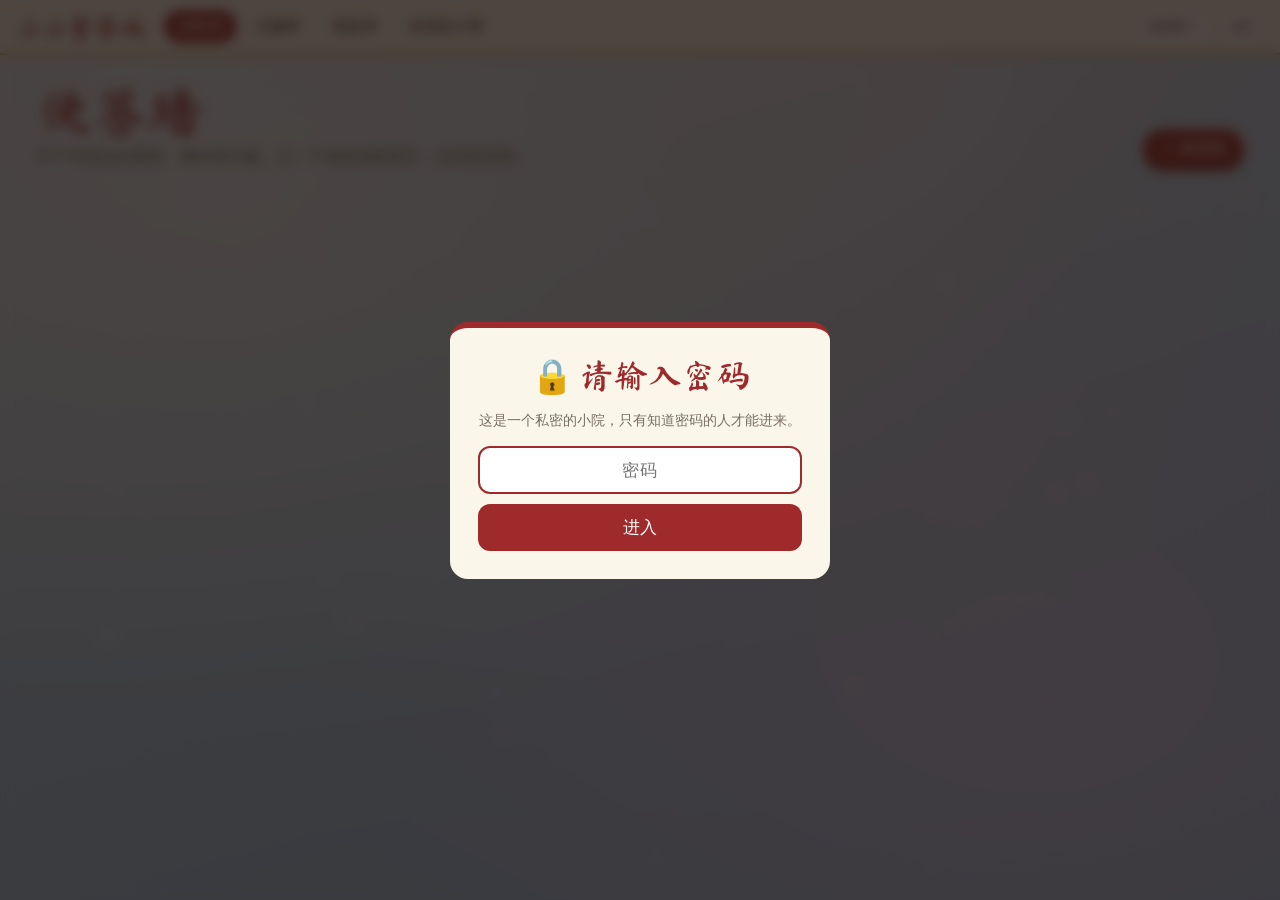
==== commit e3fa35ee: "Refresh shared navigation after adding flowers page" ====
--- a/index.html
+++ b/index.html
@@ -40,7 +40,7 @@
 
 
   <script src="config.js"></script>
-  <script src="common.js"></script>
+  <script src="common.js?v=flowers-1"></script>
   <script src="bg.js"></script>
   <script src="notes.js"></script>
 </body>
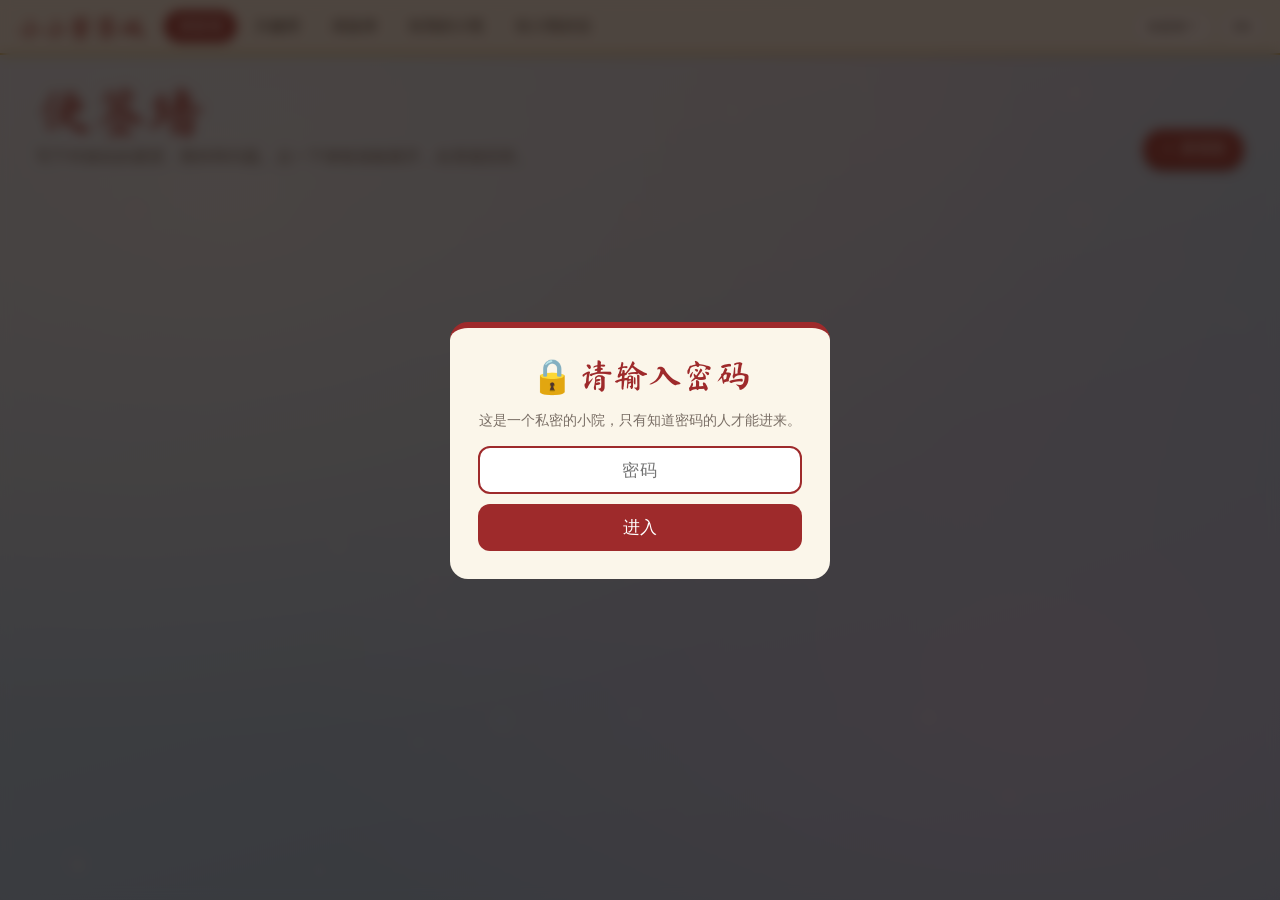
==== commit e6810d43: "Letter page for my little bear: poem on a 3D rice-paper sheet, floating lanterns The poem itself liv" ====
--- a/index.html
+++ b/index.html
@@ -40,7 +40,7 @@
 
 
   <script src="config.js"></script>
-  <script src="common.js?v=flowers-1"></script>
+  <script src="common.js?v=letter-1"></script>
   <script src="bg.js"></script>
   <script src="notes.js"></script>
 </body>
